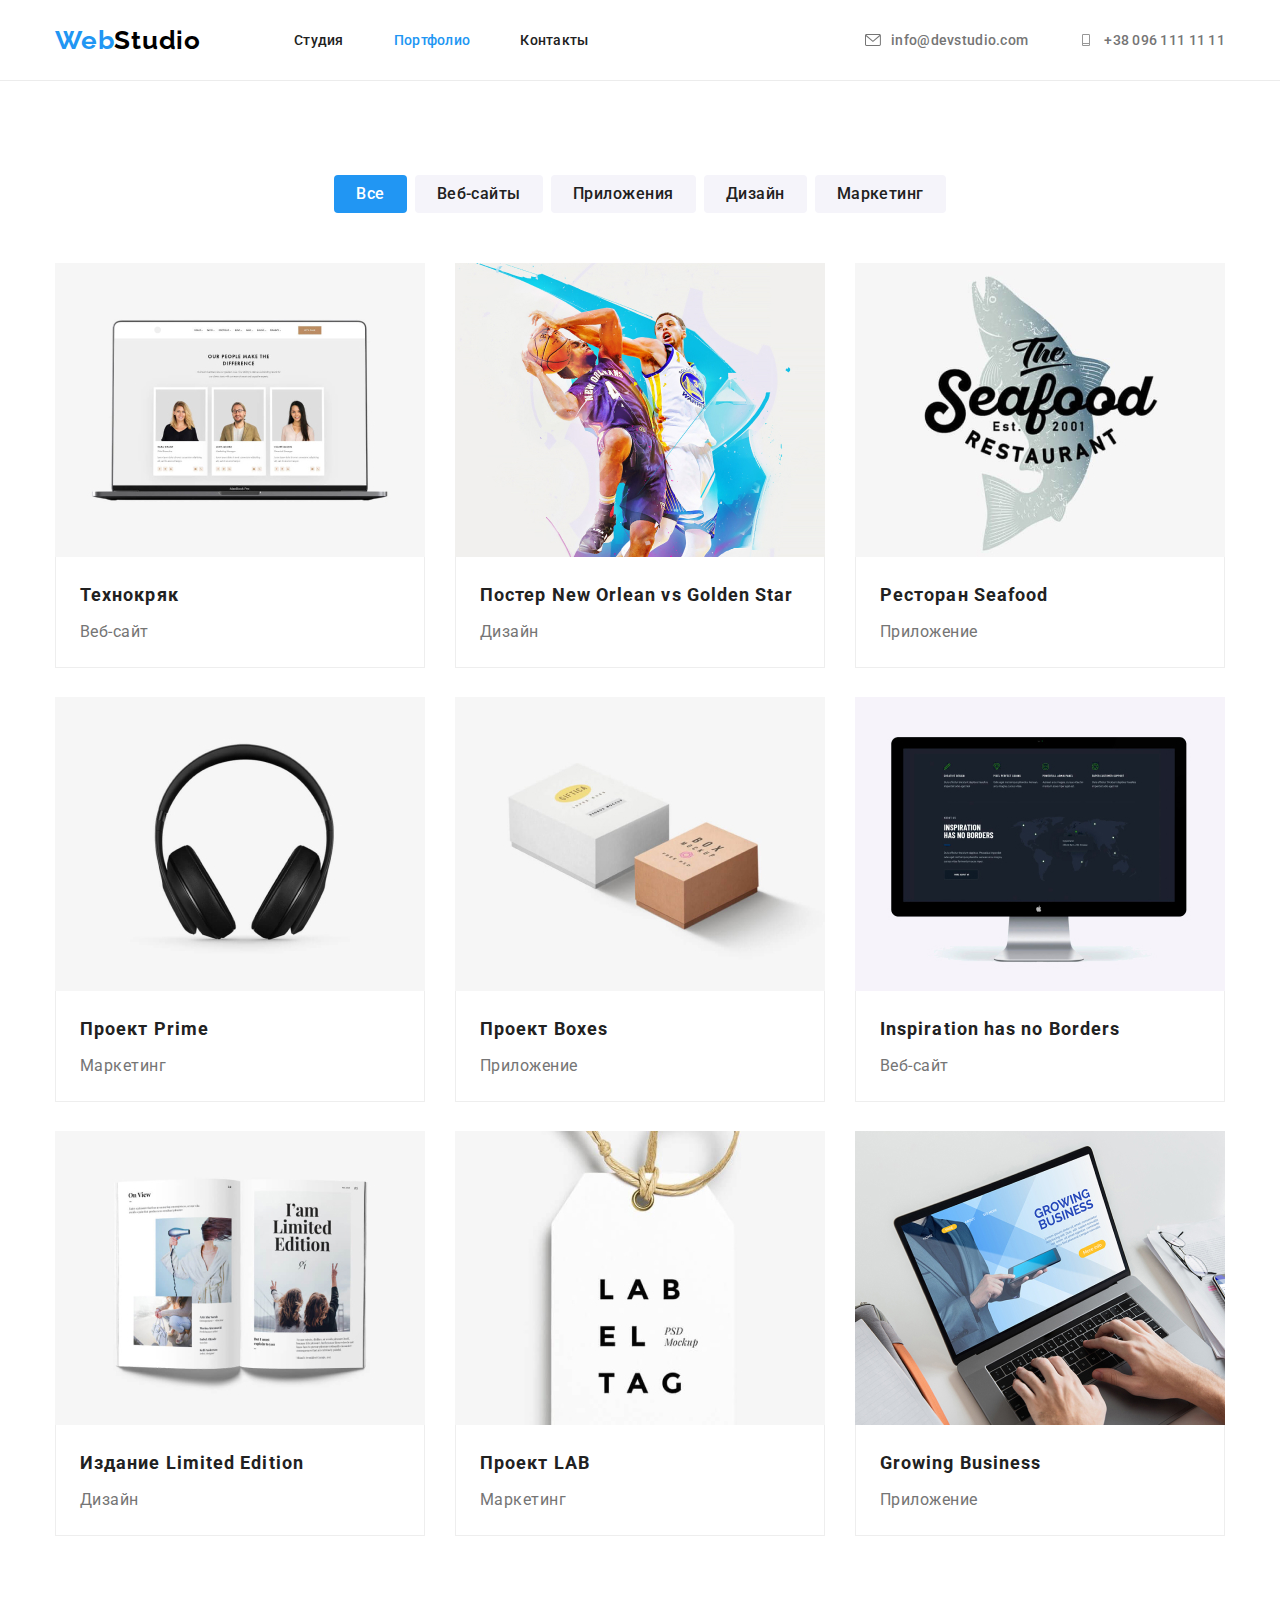
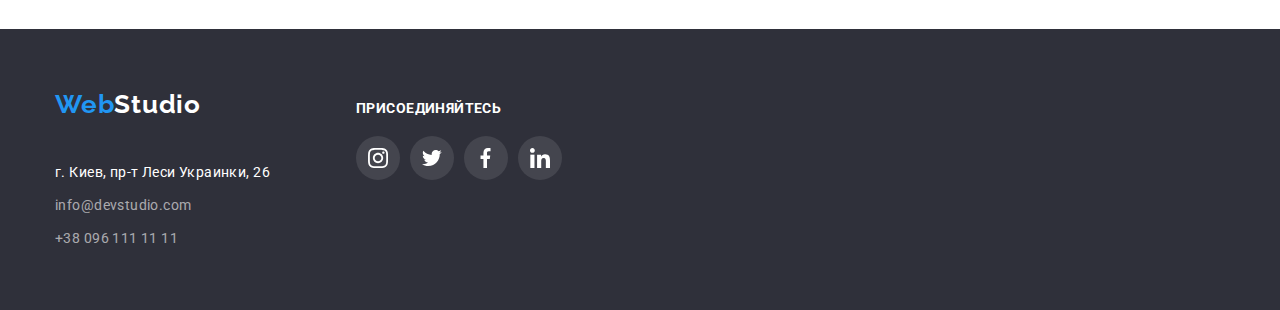
==== portfolio.html @ 3bffd1d1 "copy" ====
<!DOCTYPE html>
<html lang="ru">
<head>
    <meta charset="UTF-8">
    <meta http-equiv="X-UA-Compatible" content="IE=edge">
    <meta name="viewport" content="width=device-width, initial-scale=1.0">
    <link rel="preconnect" href="https://fonts.googleapis.com">
    <link rel="preconnect" href="https://fonts.gstatic.com" crossorigin>
    <link href="https://fonts.googleapis.com/css2?family=Raleway:wght@700&family=Roboto:wght@400;500;700;900&display=swap" rel="stylesheet">
    <link rel="stylesheet" href="modern-normalize.css">
    <link rel="stylesheet" href="style.css">
    <title>WebStudio</title>
</head>
<body>
    <!--Хэдер-->
    <header>
        <div class="container section">
            <nav class="navigation">
                <a class="webstudiolink" href="#"><span class="web-blue">Web</span><span class="studio-up">Studio</span></a>
                <ul class="navlist">
                    <li class="navlinks">
                        <a class="navlinksitem" href="index.html">Студия</a>
                    </li>
                    <li class="navlinks">
                        <a class="navlinksitem current" href="portfolio.html">Портфолио</a>
                    </li>
                    <li class="navlinks">
                        <a class="navlinksitem" href="#">Контакты</a>
                    </li>
                </ul>
            </nav>    
            <ul class="navlistcontacts">
                <li class="navlistcontact-li">
                    <a class="navlinkscont" href="mailto:info@devstudio.com">
                        <svg class="svg-cont" width="16" height="12">
                            <use href="./images/icons.svg#icon-convert"></use>
                        </svg>
                        info@devstudio.com
                    </a>
                </li>
                <li class="navlistcontact-li">
                    <a class="navlinkscont" href="tel:+380961111111">
                        <svg class="svg-cont" width="16" height="12">
                            <use href="./images/icons.svg#icon-phone"></use>
                        </svg>
                        +38 096 111 11 11
                    </a>
                </li>
            </ul>
        </div>
    </header>   
    <main>
        <section class="section5">
            <div class="container">
                    <!--Навигация по галерее-->
                <ul class="navlist portfolio">
                    <li class="filter-li">
                        <button type="button" class="navlinksitem filter current">Все</button>
                    </li>
                    <li class="filter-li">
                        <button type="button" class="navlinksitem filter">Веб-сайты</button>
                    </li>
                    <li class="filter-li">
                        <button type="button" class="navlinksitem filter">Приложения</button>
                    </li>
                    <li class="filter-li">
                        <button type="button" class="navlinksitem filter">Дизайн</button>
                    </li>
                    <li class="filter-li">
                        <button type="button" class="navlinksitem filter">Маркетинг</button>
                    </li>
                </ul>        
                <!--Портфолио-->
                <ul class="ul-gallery">
                    <li class="li-gallery">
                        <a class="gallery-items" href="#">
                            <img src="./img2/1.jpg" alt="Технокряк" width="370" height="294">
                        <div class="gallery-ph3">
                                <h3 class="gallery-h3">Технокряк</h3>
                                <p class="categories">Веб-сайт</p>
                        </div>
                        </a>
                    </li>
                    <li class="li-gallery">
                        <a class="gallery-items" href="#">
                            <img src="./img2/2New-Orlean-vs-Golden-Star.jpg" alt="New Orlean vs Golden Star" width="370" height="294">
                            <div class="gallery-ph3">
                                <h3 class="gallery-h3">Постер New Orlean vs Golden Star</h3>
                                <p class="categories">Дизайн</p>
                            </div>
                        </a>
                    </li>
                    <li class="li-gallery">
                        <a class="gallery-items" href="#">
                            <img src="./img2/3Seafood.jpg" alt="Ресторан Seafood" width="370" height="294">
                            <div class="gallery-ph3">
                                <h3 class="gallery-h3">Ресторан Seafood</h3>
                                <p class="categories">Приложение</p>
                            </div>
                        </a>
                    </li>
                    <li class="li-gallery">
                        <a class="gallery-items" href="#">
                            <img src="./img2/4Prime.jpg" alt="Проект Prime" width="370" height="294">
                            <div class="gallery-ph3">
                                <h3 class="gallery-h3">Проект Prime</h3>
                                <p class="categories">Маркетинг</p>
                            </div>
                        </a>
                    </li>
                    <li class="li-gallery">
                        <a class="gallery-items" href="#">
                            <img src="./img2/5Boxes.jpg" alt="Проект Boxes" width="370" height="294">
                        <div class="gallery-ph3">
                                <h3 class="gallery-h3">Проект Boxes</h3>
                                <p class="categories">Приложение</p>
                        </div>
                        </a>
                    </li>
                    <li class="li-gallery">
                        <a class="gallery-items" href="#">
                            <img src="./img2/6Inspiration-has-no-Borders.jpg" alt="Inspiration has no Borders" width="370" height="294">
                            <div class="gallery-ph3">
                                <h3 class="gallery-h3">Inspiration has no Borders</h3>
                                <p class="categories">Веб-сайт</p>
                            </div>
                        </a>
                    </li>
                    <li class="li-gallery">
                        <a class="gallery-items" href="#">
                            <img src="./img2/7-Limited-Edition.jpg" alt="Издание Limited Edition" width="370" height="294">
                            <div class="gallery-ph3">
                                <h3 class="gallery-h3">Издание Limited Edition</h3>
                                <p class="categories">Дизайн</p>
                            </div>
                        </a>
                    </li>
                    <li class="li-gallery">
                        <a class="gallery-items" href="#">
                            <img src="./img2/8-LAB.jpg" alt="Проект LAB" width="370" height="294">
                        <div class="gallery-ph3">
                                <h3 class="gallery-h3">Проект LAB</h3>
                                <p class="categories">Маркетинг</p>
                        </div>
                        </a>
                    </li>
                    <li class="li-gallery">
                        <a class="gallery-items" href="#">
                            <img src="./img2/9Growing-Business.jpg" alt="Growing Business" width="370" height="294">
                            <div class="gallery-ph3">
                                <h3 class="gallery-h3">Growing Business</h3>
                                <p class="categories">Приложение</p>
                            </div>
                        </a>
                    </li>
                </ul>
            </div>
        </section>
    </main>
    <!--Footer-->
    <footer class="footer">    
        <div class="container">
            <div class="footer-contacts">
                <a class="webstudiolink" href="#"><span class="web-blue">Web</span><span class="studio-down">Studio</span></a>   
                <address class="footer-adress">
                    <a class="footer-map" href="#">г. Киев, пр-т Леси Украинки, 26</a>
                    <a class="footer-mail" href="mailto:info@devstudio.com">info@devstudio.com</a>
                    <a class="footer-tel" href="tel:+380961111111">+38 096 111 11 11</a>
                </address>  
            </div>
            <div class="social-footer">
                <p class="social-footer-p">
                    присоединяйтесь
                </p>
                <ul class="social-list">
                    <li class="social-list-item">
                        <a href="" class="social-list-link">
                            <svg class="social-list-icon" width="20" height="20">
                                <use href="./images/icons.svg#icon-insta"></use>
                            </svg>
                        </a>
                    </li>
                    <li class="social-list-item">
                        <a href="" class="social-list-link">
                            <svg class="social-list-icon" width="20" height="20">
                                <use href="./images/icons.svg#icon-twitter"></use>
                            </svg>
                        </a>
                    </li>
                    <li class="social-list-item">
                        <a href="" class="social-list-link">
                            <svg class="social-list-icon" width="20" height="20">
                                <use href="./images/icons.svg#icon-facebk"></use>
                            </svg>
                        </a>
                    </li>
                    <li class="social-list-item">
                        <a href="" class="social-list-link">
                            <svg class="social-list-icon" width="20" height="20">
                                <use href="./images/icons.svg#icon-linkedin"></use>
                            </svg>
                        </a>
                    </li>
                </ul>
            </div>
        </div>
     </footer> 
</body>
</html>
---- style.css ----
*{
    text-decoration: none;
    list-style-type: none;  
}
:root{
    --hover-color:#2196F3;
    --icon-color:#AFB1B8;
    --text-description-color:#757575;
    --white-fill: #ffffff;
    --white-text:#ffffff;
}
h1,h2,h3,h4,h5,p{
    margin-top: 0;
    margin-bottom: 0;
}
ol,ul{
    margin-top: 0;
    margin-bottom: 0;
    padding-left: 0;
}
img{
    display: block;
}
body{
    font-family: 'Roboto';
}
main{
}
.container{
    width: 1200px;
    margin-left: auto;
    margin-right: auto;
    padding-left: 15px;
    padding-right: 15px;
}


                                /* Хедер */

header{
    border-bottom:1px solid #ECECEC;
}
.section{
    display: flex;
    justify-content: space-between;
    align-items: center;
}
.nav-container{
    display: flex;
    align-items: center;
}
.navigation{
    display: flex;
    justify-content: start;
    align-items: center;
}
.navlist{
    margin-left: 93px;
}
.navlinks{
    
}
.navlinks:nth-last-child(n+2){
    margin-right: 50px;
}
.navlinksitem{
    display: block;
    padding-top: 32px;
    padding-bottom: 32px;
}
ul.navlist li{
    display: inline;
}
.web-blue{
    color: var(--hover-color);
}
.navlistcontacts{
    display: flex;
}
.navlinkscont{
    padding: 32px 0;
    color: var(--text-description-color);
    font-style: normal;
    font-weight: 500;
    font-size: 14px;
    line-height: 16px;
    letter-spacing: 0.02em;
    fill: var(--text-description-color);
}
.navlinkscont:hover,
.navlinkscont:focus{
   /* fill:#2196F3; */
   color: var(--hover-color);
   fill: var(--hover-color);
}
.svg-cont{
    margin-right: 10px;
}
.navlistcontact-li:nth-last-child(2n){
    margin-right: 50px;
}

                            /* Hero */

.section1{
    /* background-color: #2F303A; */
    background-image: linear-gradient(rgba(47, 48, 58, 0.4),rgba(47, 48, 58, 0.4)), url("./img/hero/hero-bg.jpg");
    background-size: cover;
    padding: 200px 0;
    width: 1600px;
    margin: auto;
}

.section1-1{
    display: flex;
    flex-direction: column;
    align-items: center;
    margin: 200px auto;
}
.section1-container{
    display: flex;
    flex-direction: column;
    align-items: center;
    padding: 200px 0;
}
.order-btn{
    display: block;
    margin-top: 30px;
    cursor: pointer;
    width: 200px;
    height: 50px;
    font-weight: 700;
    font-size: 16px;
    line-height: 30px;
    text-align: center;
    letter-spacing: 0.06em;
    color: var(--white-text);
    background-color: var(--hover-color);
    border-radius: 4px;
    margin-left: auto;
    margin-right: auto;
    box-shadow: 0px 4px 4px rgba(0, 0, 0, 0.15);
}

.order-btn:hover,
.order-btn:focus{
    background-color: #188CE8;
}
h1{ 
    width: 696px;
    margin: auto;
    font-weight: 900;
    font-size: 44px;
    line-height: 60px;
    text-align: center;
    letter-spacing: 0.06em;
    text-transform: uppercase;
    color: var(--white-text);
}
.webstudiolink{
    font-family: 'Raleway';
    font-weight: 700;
    font-size: 26px;
    line-height: 31px;
    letter-spacing: 0.03em;
}

.studio-up{
    color: black;
}
.studio-down{
    color: var(--white-text);
}
.navigation{
    font-style: normal;
    font-weight: 500;
    font-size: 14px;
    line-height: 16px;
    letter-spacing: 0.02em;
    color: #212121;
}

.navlinksitem:hover,
.navlinksitem:focus{
    color: var(--hover-color);
}
.navlinksitem.current{
    color:var(--hover-color);
}
.navlinksitem{
    color: #212121;
}
.navlistcontacts{
    
}
.navlinkscont{
    display: flex;
    align-items: center;
}

/*section 2*/
.section2{
    padding-top: 94px;
}
.ul-section2{
    display: flex;
    padding: 0;
   
    margin-left: auto;
    margin-right: auto;
} 
.li-section2{
    width: 270px;
}
.section2-rectangle-icon{
    display: flex;
    width: 270px;
    height: 120px;
    margin-bottom: 30px;
    background-color: #F5F4FA;
}
.section2-icons{
    display: block;
    margin: auto;
}
.li-section2:not(:nth-child(4n)){
    margin-right: 30px;
}
.description-section2-h3{
    font-weight: 700;
    font-size: 14px;
    line-height: 16px;
    letter-spacing: 0.03em;
    text-transform: uppercase;
    color: #212121;
    margin-bottom: 10px;
}
.description-section2-p{
    font-weight: 400;
    font-size: 14px;
    line-height: 24px;
    letter-spacing: 0.03em;
    color: var(--text-description-color);
    
} 
/*section 3*/

.section3{
    padding-bottom: 94px;
    padding-top: 94px;
}
.section3-h2{
    font-weight: 700;
    font-size: 36px;
    line-height: 42px;
    text-align: center;
    letter-spacing: 0.03em;
    color: #212121;
    margin-bottom: 50px;
} 
.ul-section3{
    display:flex;
    flex-wrap: wrap;
}

.li-img:not(:nth-child(3n)){
    margin-right: 30px;
}
.li-img:not(:nth-last-child(-n+3)){
    margin-bottom: 30px;
}
/*section 4*/

.section4{
    background-color: #F5F4FA;
}
.section4{
    padding-top: 94px;
    padding-bottom: 80px;
}
.ul-section4{
    display: flex;
    flex-wrap: wrap;
}
.social-list{
    display: flex;
    justify-content: center;
    margin: auto;
    margin-top: 16px;
}
.social-list-link{
    display: flex;
    align-items: center;
    justify-content: center;
    width: 44px;
    height: 44px;
    background-color: rgb(255, 255, 255);
    border-radius: 50%;
}
.social-list-item:not(:nth-child(4n)){
    margin-right:10px;
}
.social-list-icon{
    fill: var(--icon-color);
}
.social-list-link:hover,
.social-list-link:focus{
    background-color: var(--hover-color);
}
.social-list-link:hover .social-list-icon,
.social-list-link:focus .social-list-icon{
    fill:var(--white-fill);
}
.section4-h2{
    font-weight: 700;
    font-size: 36px;
    line-height: 42px;
    text-align: center;
    letter-spacing: 0.03em;
    color: #212121;
    margin-bottom: 50px;
}
.li-section4{
    width: 270px;
    background-color: #fff;
    box-shadow: 0px 1px 3px rgba(0, 0, 0, 0.12), 0px 1px 1px rgba(0, 0, 0, 0.14), 0px 2px 1px rgba(0, 0, 0, 0.2);
    border-radius: 0px 0px 4px 4px;
}
.li-section4:not(:nth-child(4n)){
    margin-right: 30px;
}
.section4-h3{
    display: block;
    font-weight: 500;
    font-size: 16px;
    line-height: 19px;
    text-align: center;
    letter-spacing: 0.03em;
    color: #212121;
    margin: auto;
    word-wrap: break-word;
}
.section4-position{
    font-weight: 400;
    font-size: 16px;
    line-height: 19px;
    text-align: center;
    letter-spacing: 0.03em;
    color: var(--text-description-color);
    margin-top: 10px;
}
.li-h3p{
    padding: 30px 0;
}
                            /* setion4-5 */

.section4-5{
    padding: 94px 0px 94px 0px;
}
h2{
    font-family: 'Roboto';
    font-style: normal;
    font-weight: 700;
    font-size: 36px;
    line-height: 42px;
    text-align: center;
    letter-spacing: 0.03em;
}
.clients{
    margin-bottom: 50px;
}
.ul-section4-5{
    display: flex;
    justify-content: center;
}
.li-section4-5{
    
}
.li-section4-5:not(:nth-last-child(1)){
    margin-right: 30px;
}
.box-clients{
    display: flex;
    box-sizing: border-box;
    width: 170px;
    height: 92px;
    border: 1px solid var(--icon-color);
    border-radius: 4px;
}
.svg-section4-5{
    fill: var(--icon-color);
    margin: auto;
}
.box-clients:hover,
.box-clients:focus{
    border-color: var(--hover-color);
}
.box-clients:hover .svg-section4-5,
.box-clients:focus .svg-section4-5{
    fill: var(--hover-color);
}
                            /*footer*/
.footer{
    background-color: #2F303A;
    padding: 60px 0;
}
.footer>.container{
    display: flex;
    justify-content: flex-start;
    align-items: baseline;
}
.footer-contacts{
    display: flex;
    flex-direction: column;
}
.footer-adress{
    display: flex;
    flex-direction: column;
    font-weight: 400;
    font-size: 14px;
    font-style: normal;
    line-height: 24px;
    letter-spacing: 0.03em;
    color: var(--white-text);
}
.footer-map{
    display: block;
    width: 231px;
    margin-bottom: 9px;
    margin-top: 20px;
    color: var(--white-text);
}
.footer-mail{
    display: block;
    font-weight: 400;
    font-size: 14px;
    line-height: 24px;
    letter-spacing: 0.03em;
    color: rgba(255, 255, 255, 0.6);
    margin-bottom: 9px;
}
.footer-tel{
    display: block;
    font-weight: 400;
    font-size: 14px;
    line-height: 24px;
    letter-spacing: 0.03em;
    color: rgba(255, 255, 255, 0.6);
}
.footer-map:hover,
.footer-map:focus{
    color: var(--hover-color);
}
.footer-tel:hover,
.footer-tel:focus{
    color: var(--hover-color);
} 
.footer-mail:hover,
.footer-mail:focus{
    color:var(--hover-color);
} 
footer .webstudiolink{
    margin-bottom: 20px;
}
.address-footer{
    padding-bottom: 9px;
}
.mail-footer{
    padding-bottom: 9px;
}
.tel-footer{
    padding-bottom: 60px;
}
.social-footer-p{
    font-weight: 700;
    font-size: 14px;
    line-height: 16px;
    letter-spacing: 0.03em;
    text-transform: uppercase;
    color: var(--white-text);
}
.footer .social-list{
    margin-top: 20px;
    align-items: baseline;
}
.footer .social-list-icon{
    fill:var(--white-fill);
}
.footer .social-list-link{
    background: rgba(255, 255, 255, 0.1);
}
.footer .social-list-link:hover,
.footer .social-list-link:focus{
    background-color:var(--hover-color);
}
.footer .social-list-icon,
.footer .social-list-icon{
    fill: var(--white-fill);
}
.container>.section-footer{
    display: flex;
    align-items: baseline;
}
.social-footer{
    margin-left: 70px;
}
                             /*Портфолио*/ 

                            /*Фильтр*/

.section5{
    padding: 94px 0px 94px 0px;
}
.navlist{
    display: flex;
    justify-content: center;  
}
.filter{
    cursor: pointer;
    font-weight: 500;
    font-size: 16px;
    line-height: 26px;   
    text-align: center;
    letter-spacing: 0.03em;
    color: #212121;
    border: none;
    
    padding: 6px 22px;
    background-color: #F5F4FA;
    border-radius: 4px;
}
.filter:hover,
.filter:focus{
    box-shadow: 0px 3px 1px rgba(0, 0, 0, 0.1), 0px 1px 2px rgba(0, 0, 0, 0.08), 0px 2px 2px rgba(0, 0, 0, 0.12);
    border-radius: 4px;

}
.filter-li:not(:nth-last-child(1)){
    margin-right: 8px;
}
.portfolio{
    margin:0px 0px 50px 0px;
}
.filter:hover,
.filter:focus {
    background-color: var(--hover-color);
    color: #F5F4FA;
}
.filter.current{
    background-color:var(--hover-color);
    color:var(--white-text);
}

                                /*Галерея*/
.gallery-items{
    width: 370px;
    height: 404px;
    background-color: #fff;
    display: flex;
    flex-direction: column;
    /* border: 1px solid #EEEEEE; */
}
.gallery-ph3{
    padding: 20px 24px 20px 24px;
    border-left: 1px solid #EEEEEE;
    border-right: 1px solid #EEEEEE;
    border-bottom: 1px solid #EEEEEE;
}
.gallery-h3{
    font-weight: 700;
    font-size: 18px;
    line-height: 36px;
    letter-spacing: 0.06em;
    color: #212121;
    display: block;
    margin-bottom: 4px;
}
.categories{
    font-weight: 400;
    font-size: 16px;
    line-height: 30px;
    letter-spacing: 0.03em;
    color: var(--text-description-color);
    display: block;
    /* padding:4px 24px 20px 24px; */
}
.ul-gallery{
    display: flex;
    flex-wrap: wrap;
}
.gallery-items:hover,
.gallery-items:focus{
    box-shadow: 0px 1px 1px rgba(0, 0, 0, 0.12), 0px 4px 4px rgba(0, 0, 0, 0.06), 1px 4px 6px rgba(0, 0, 0, 0.16);
}
.li-gallery:not(:nth-last-child(-n+3)){
    margin-bottom: 30px;
}
.li-gallery:not(:nth-child(3n)){
    margin-right: 30px;
}
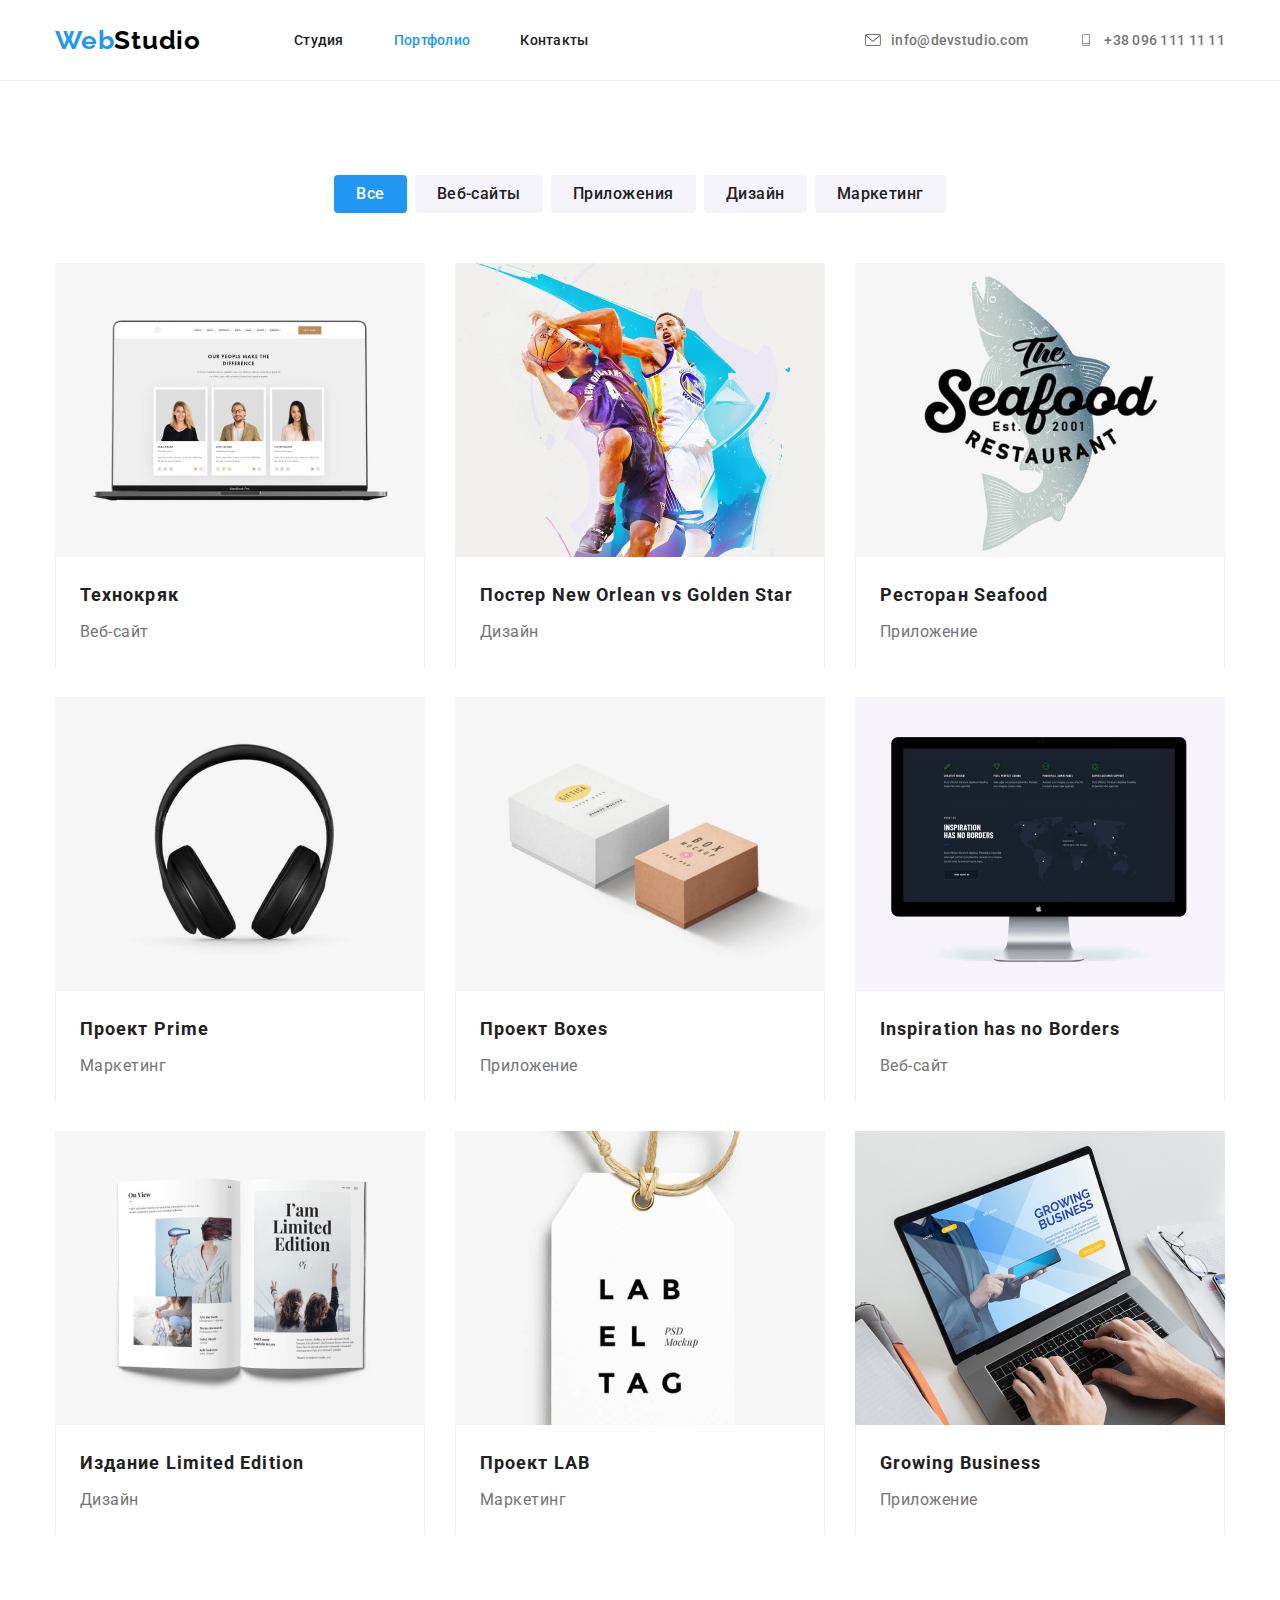
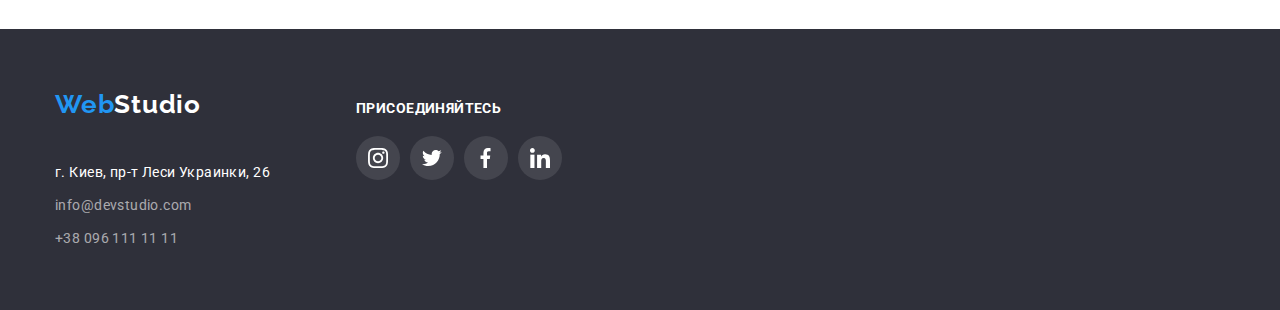
==== commit 2a666006: "123" ====
--- a/portfolio.html
+++ b/portfolio.html
@@ -75,10 +75,16 @@
                     <li class="li-gallery">
                         <a class="gallery-items" href="#">
                             <img src="./img2/1.jpg" alt="Технокряк" width="370" height="294">
-                        <div class="gallery-ph3">
-                                <h3 class="gallery-h3">Технокряк</h3>
-                                <p class="categories">Веб-сайт</p>
-                        </div>
+                            <div class="bg-overlay" width="370" height="294">
+                                <p class="overlay">Ресурс предлагает комплексные предложения с разным уровнем 
+                                    функционала и сервисов.Все это позволит посетителю получить 
+                                    исчерпывающие сведения о компании или частном лице.
+                                </p>
+                            </div>
+                            <div class="gallery-ph3">
+                                    <h3 class="gallery-h3">Технокряк</h3>
+                                    <p class="categories">Веб-сайт</p>
+                            </div>
                         </a>
                     </li>
                     <li class="li-gallery">
--- a/style.css
+++ b/style.css
@@ -8,6 +8,7 @@
     --text-description-color:#757575;
     --white-fill: #ffffff;
     --white-text:#ffffff;
+    --dark-text:#000000;
 }
 h1,h2,h3,h4,h5,p{
     margin-top: 0;
@@ -56,9 +57,10 @@
 }
 .navlist{
     margin-left: 93px;
+    
 }
 .navlinks{
-    
+    position: relative;
 }
 .navlinks:nth-last-child(n+2){
     margin-right: 50px;
@@ -67,6 +69,20 @@
     display: block;
     padding-top: 32px;
     padding-bottom: 32px;
+    transition: color 250ms cubic-bezier(0.4, 0, 0.2, 1);
+    /* transition: background-color 250ms cubic-bezier(0.4, 0, 0.2, 1); */
+
+}
+.navlinks>.navlinksitem:hover:after{
+    position: absolute;
+    content: '';
+    width: 100%;
+    height: 4px;
+    display: block;
+    margin: 28px 0px 0px 0px;
+    border-radius: 2px;
+    background-color:#2196F3;
+    
 }
 ul.navlist li{
     display: inline;
@@ -86,6 +102,7 @@
     line-height: 16px;
     letter-spacing: 0.02em;
     fill: var(--text-description-color);
+    transition: color 250ms cubic-bezier(0.4, 0, 0.2, 1);
 }
 .navlinkscont:hover,
 .navlinkscont:focus{
@@ -140,6 +157,7 @@
     margin-left: auto;
     margin-right: auto;
     box-shadow: 0px 4px 4px rgba(0, 0, 0, 0.15);
+    transition: background-color 250ms cubic-bezier(0.4, 0, 0.2, 1);
 }
 
 .order-btn:hover,
@@ -296,12 +314,17 @@
     height: 44px;
     background-color: rgb(255, 255, 255);
     border-radius: 50%;
+    transition: background-color 250ms cubic-bezier(0.4, 0, 0.2, 1);
+
 }
 .social-list-item:not(:nth-child(4n)){
     margin-right:10px;
 }
 .social-list-icon{
     fill: var(--icon-color);
+    transition: fill 250ms cubic-bezier(0.4, 0, 0.2, 1);
+
+
 }
 .social-list-link:hover,
 .social-list-link:focus{
@@ -385,11 +408,12 @@
     width: 170px;
     height: 92px;
     border: 1px solid var(--icon-color);
-    border-radius: 4px;
+    border-radius: 4px;   
 }
 .svg-section4-5{
     fill: var(--icon-color);
     margin: auto;
+    transition: fill 250ms cubic-bezier(0.4, 0, 0.2, 1);
 }
 .box-clients:hover,
 .box-clients:focus{
@@ -429,6 +453,8 @@
     margin-bottom: 9px;
     margin-top: 20px;
     color: var(--white-text);
+    transition: color 250ms cubic-bezier(0.4, 0, 0.2, 1);
+
 }
 .footer-mail{
     display: block;
@@ -438,6 +464,8 @@
     letter-spacing: 0.03em;
     color: rgba(255, 255, 255, 0.6);
     margin-bottom: 9px;
+    transition: color 250ms cubic-bezier(0.4, 0, 0.2, 1);
+
 }
 .footer-tel{
     display: block;
@@ -446,6 +474,8 @@
     line-height: 24px;
     letter-spacing: 0.03em;
     color: rgba(255, 255, 255, 0.6);
+    transition: color 250ms cubic-bezier(0.4, 0, 0.2, 1);
+
 }
 .footer-map:hover,
 .footer-map:focus{
@@ -528,6 +558,7 @@
     padding: 6px 22px;
     background-color: #F5F4FA;
     border-radius: 4px;
+    
 }
 .filter:hover,
 .filter:focus{
@@ -553,12 +584,16 @@
 
                                 /*Галерея*/
 .gallery-items{
+    position: relative;
+    overflow: hidden;
+    display: block;
     width: 370px;
     height: 404px;
     background-color: #fff;
     display: flex;
     flex-direction: column;
     /* border: 1px solid #EEEEEE; */
+    transition: box-shadow 250ms cubic-bezier(0.4, 0, 0.2, 1);
 }
 .gallery-ph3{
     padding: 20px 24px 20px 24px;
@@ -587,6 +622,7 @@
 .ul-gallery{
     display: flex;
     flex-wrap: wrap;
+
 }
 .gallery-items:hover,
 .gallery-items:focus{
@@ -598,3 +634,87 @@
 .li-gallery:not(:nth-child(3n)){
     margin-right: 30px;
 }
+
+.bg-overlay{
+    
+    position: absolute;
+    visibility: hidden;
+    width: 370px;
+    height: 294px;
+    display: flex;
+    align-items: center;
+    justify-content: center;
+    background: rgba(33, 150, 243, 0.9);
+    /* opacity: 0; */
+    transform: translateY(100%);
+    transition: transform 250ms cubic-bezier(0.4, 0, 0.2, 1);
+}
+.overlay{
+    width: 322px;
+    height: 168px;
+    left: 0px;
+    top: 0px;
+    font-weight: 400;
+    font-size: 18px;
+    line-height: 28px;
+    letter-spacing: 0.03em;
+    color: #FFFFFF;
+    text-align:start;
+    overflow: auto;
+}
+.gallery-items:hover .bg-overlay{
+    visibility: visible;
+    transform: translateY(0);
+    transition: transform 2250ms cubic-bezier(0.4, 0, 0.2, 1);
+}
+
+
+                                    /* Backdrop */
+.backdrop{
+    position: fixed;
+    top: 0;
+    left: 0;
+    /* bottom: 0;
+    right: 0; */
+    width: 100vw;
+    height: 100vh;
+    background: rgba(0, 0, 0, 0.2);
+    transition: opacity 250ms cubic-bezier(0.4, 0, 0.2, 1), visibility 250ms cubic-bezier(0.4, 0, 0.2, 1);
+}
+.modal{
+    position: absolute;
+    top:50%;
+    left: 50%;
+    transform:translate(-50%,-50%);
+    width: 528px;
+    height: 581px;
+    background-color: #ffffff;
+    box-shadow: 0px 1px 3px rgba(0, 0, 0, 0.12), 0px 1px 1px rgba(0, 0, 0, 0.14), 0px 2px 1px rgba(0, 0, 0, 0.2);
+    border-radius: 4px;
+}
+.modal-close-btn{
+    position: absolute;
+    display: flex;
+    align-items: center;
+    justify-content: center;
+    width: 30px;
+    height: 30px;
+    border: 1px solid var(--dark-text);
+    border-radius: 50%;
+    background-color: transparent;
+    cursor: pointer;
+    padding: 0;
+    top: 0;
+    right: 0;
+    margin-right: 8px;
+    margin-top: 8px;
+    
+}
+.modal-close-btn-icon{
+   
+}
+.backdrop.is-hidden{
+    opacity: 0;
+    visibility: hidden;
+    pointer-events: none;
+}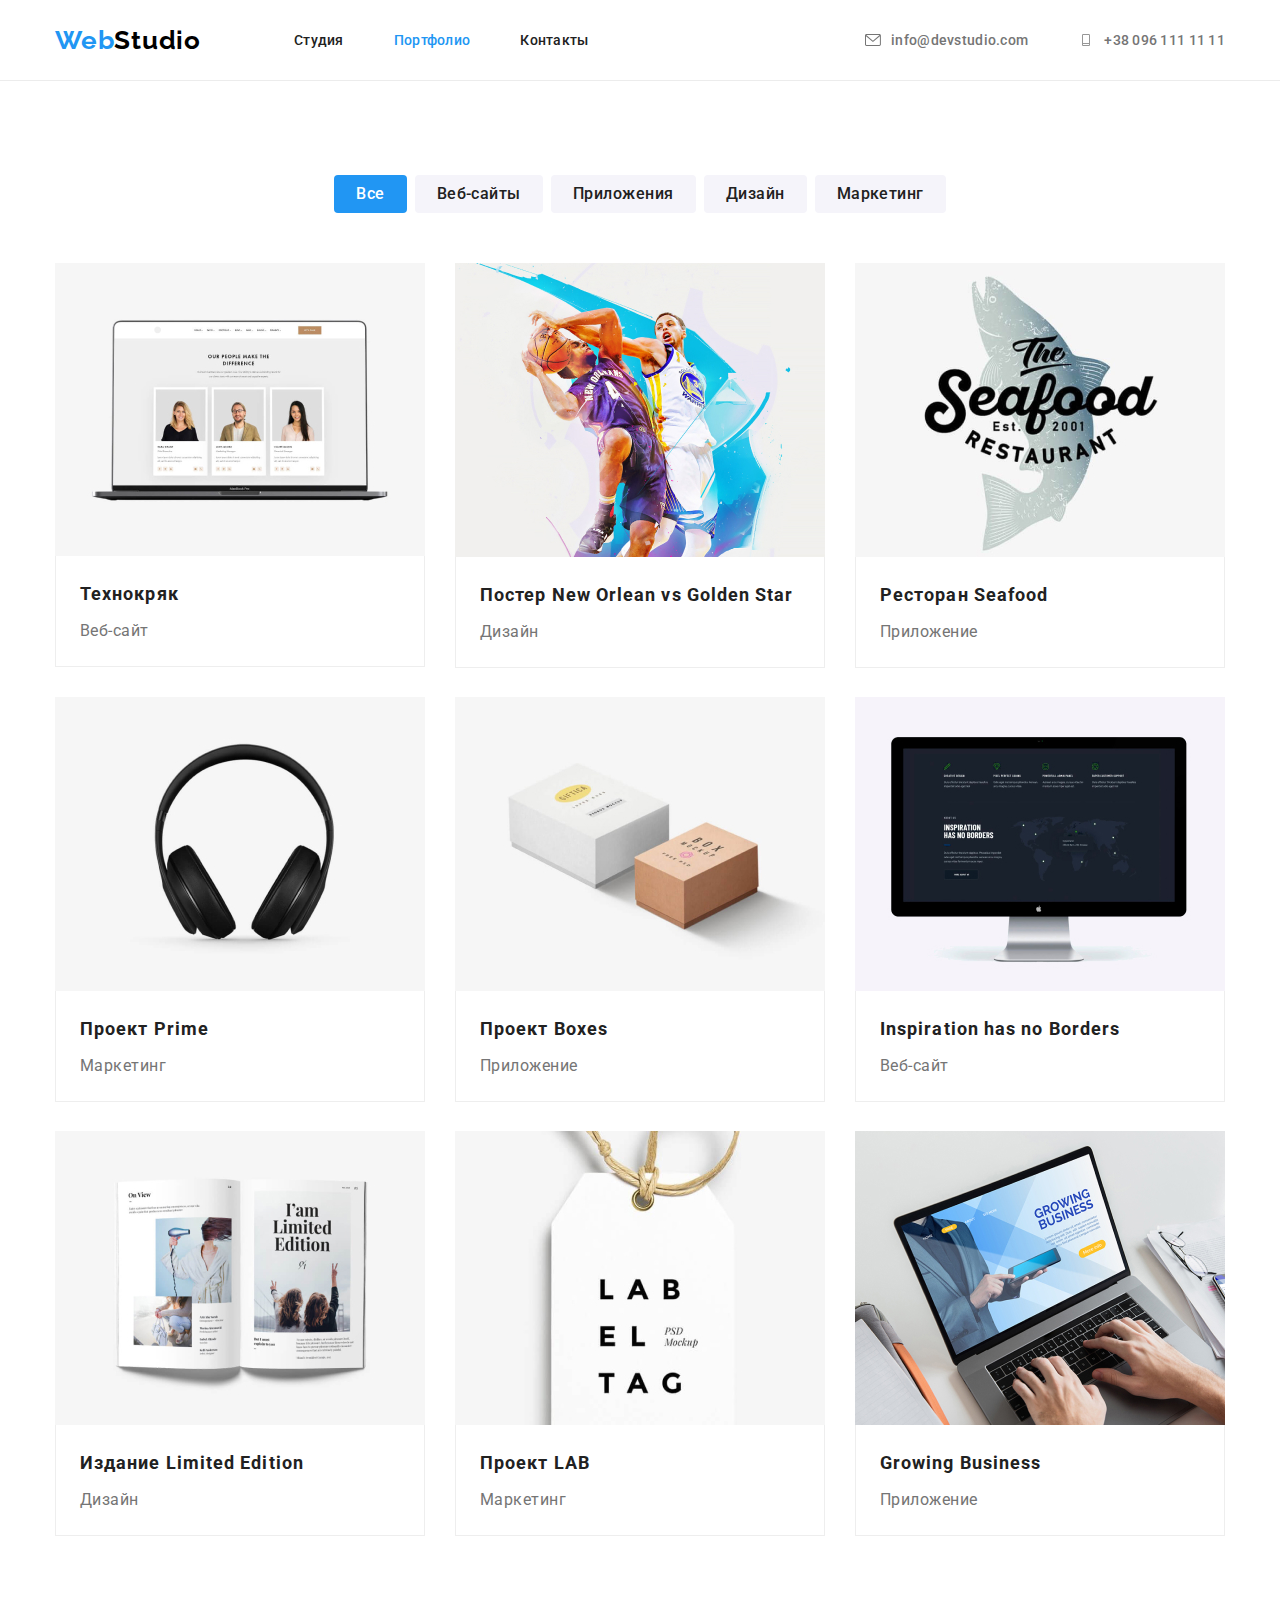
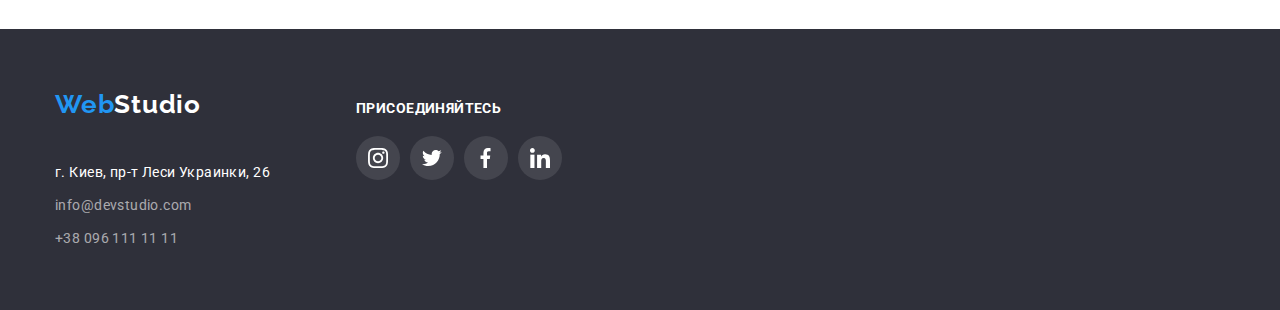
==== commit fecd1108: "работает" ====
--- a/portfolio.html
+++ b/portfolio.html
@@ -74,12 +74,14 @@
                 <ul class="ul-gallery">
                     <li class="li-gallery">
                         <a class="gallery-items" href="#">
-                            <img src="./img2/1.jpg" alt="Технокряк" width="370" height="294">
-                            <div class="bg-overlay" width="370" height="294">
-                                <p class="overlay">Ресурс предлагает комплексные предложения с разным уровнем 
-                                    функционала и сервисов.Все это позволит посетителю получить 
-                                    исчерпывающие сведения о компании или частном лице.
-                                </p>
+                            <div class="gallery-items-0">
+                                <img src="./img2/1.jpg" alt="Технокряк" class="img-overlay" width="370" height="294">
+                                <div class="bg-overlay" width="370" height="294">
+                                    <p class="overlay">Ресурс предлагает комплексные предложения с разным уровнем 
+                                        функционала и сервисов.Все это позволит посетителю получить 
+                                        исчерпывающие сведения о компании или частном лице.
+                                    </p>
+                                </div>
                             </div>
                             <div class="gallery-ph3">
                                     <h3 class="gallery-h3">Технокряк</h3>
--- a/style.css
+++ b/style.css
@@ -584,9 +584,6 @@
 
                                 /*Галерея*/
 .gallery-items{
-    position: relative;
-    overflow: hidden;
-    display: block;
     width: 370px;
     height: 404px;
     background-color: #fff;
@@ -634,13 +631,17 @@
 .li-gallery:not(:nth-child(3n)){
     margin-right: 30px;
 }
-
-.bg-overlay{
-    
+.gallery-items-0{
+    position: relative;
+    overflow: hidden;
+}
+.bg-overlay{  
     position: absolute;
-    visibility: hidden;
-    width: 370px;
-    height: 294px;
+    
+    width: 100%;
+    height: 100%;
+    top: 0;
+    left: 0;
     display: flex;
     align-items: center;
     justify-content: center;
@@ -652,8 +653,6 @@
 .overlay{
     width: 322px;
     height: 168px;
-    left: 0px;
-    top: 0px;
     font-weight: 400;
     font-size: 18px;
     line-height: 28px;
@@ -663,9 +662,7 @@
     overflow: auto;
 }
 .gallery-items:hover .bg-overlay{
-    visibility: visible;
     transform: translateY(0);
-    transition: transform 2250ms cubic-bezier(0.4, 0, 0.2, 1);
 }
 
 
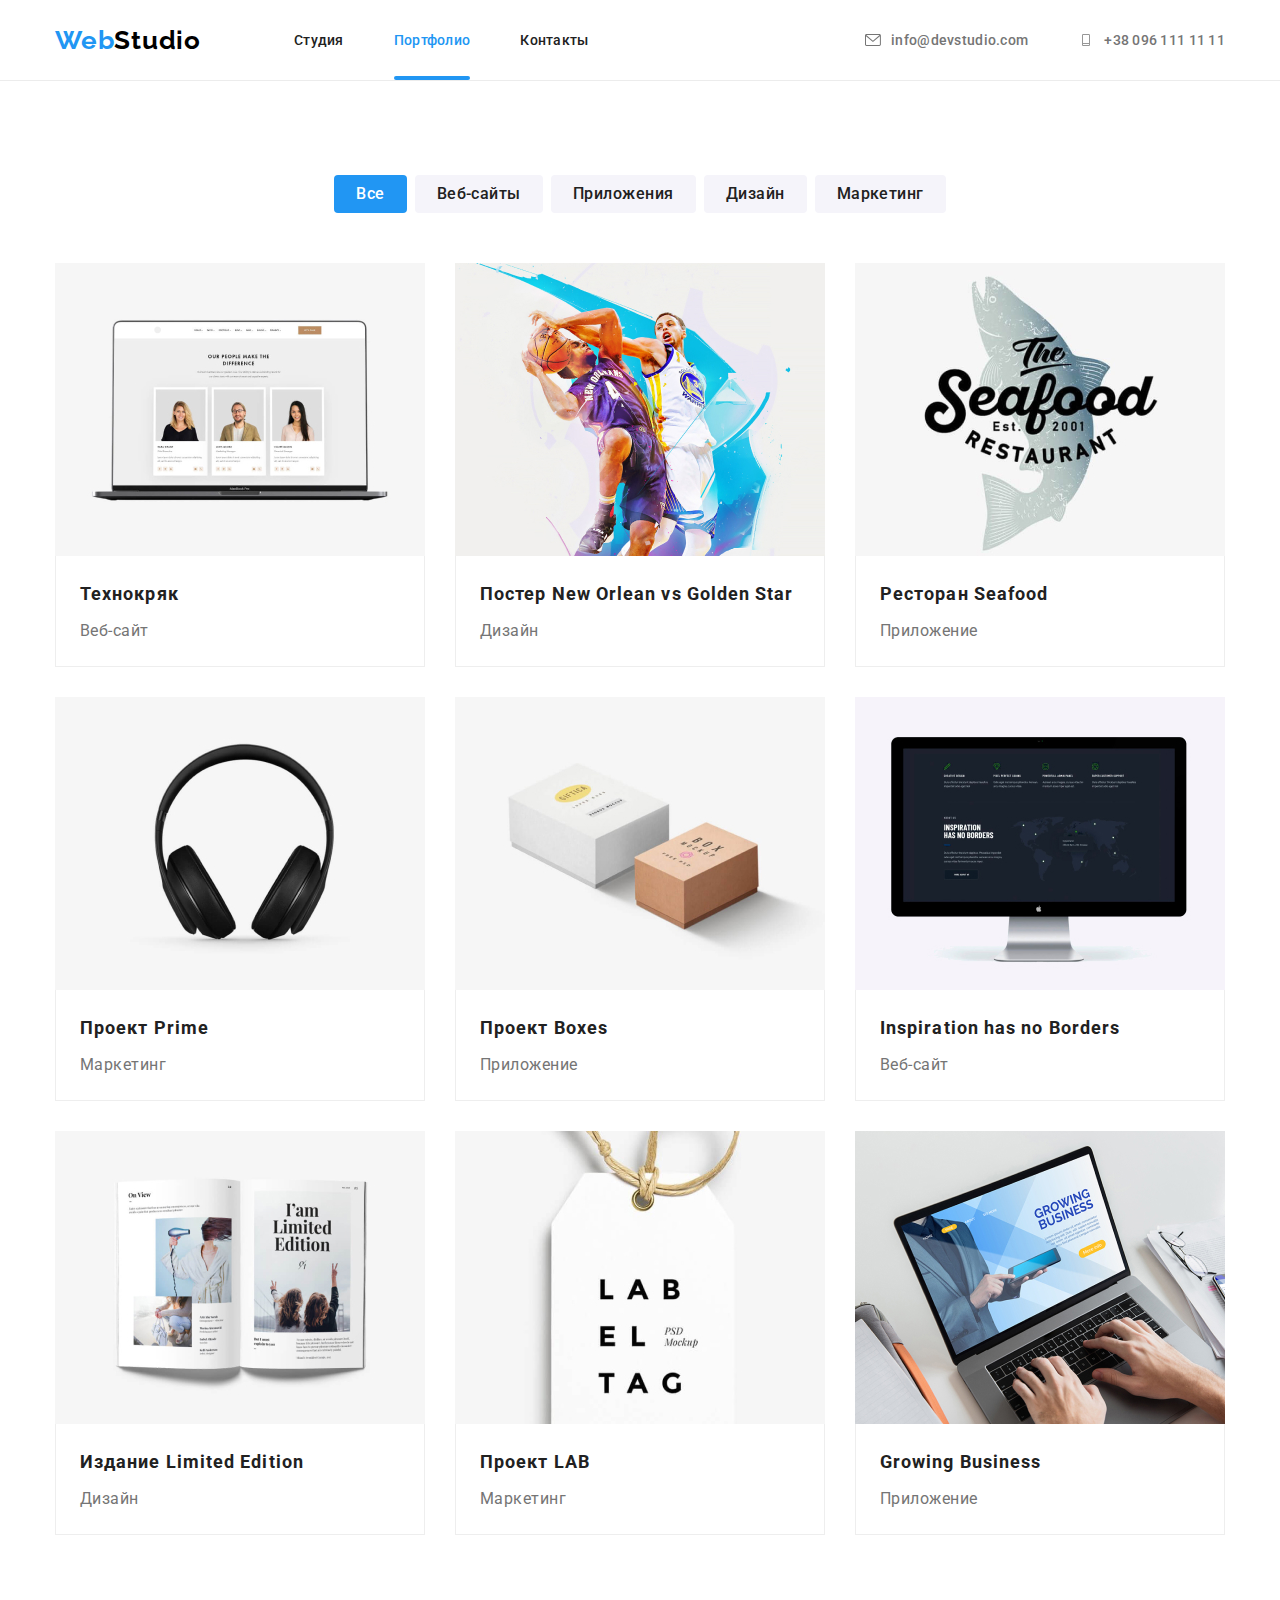
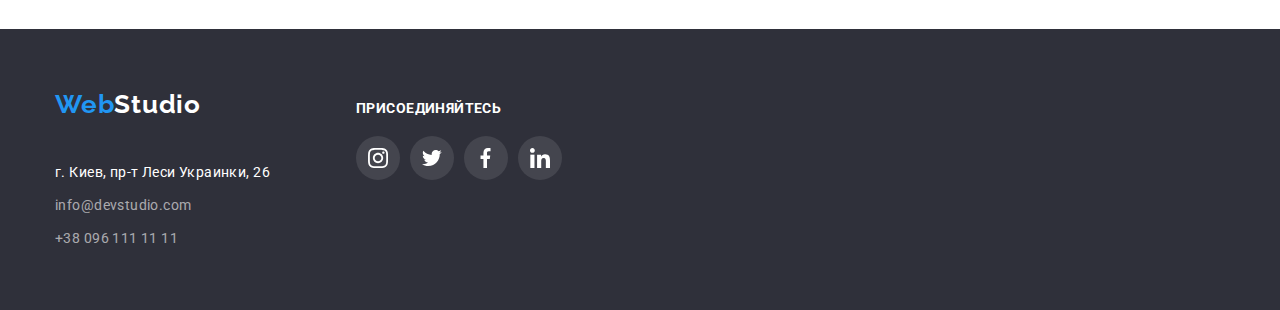
==== commit c85eba56: "123" ====
--- a/portfolio.html
+++ b/portfolio.html
@@ -91,7 +91,15 @@
                     </li>
                     <li class="li-gallery">
                         <a class="gallery-items" href="#">
-                            <img src="./img2/2New-Orlean-vs-Golden-Star.jpg" alt="New Orlean vs Golden Star" width="370" height="294">
+                            <div class="gallery-items-0">
+                                <img src="./img2/2New-Orlean-vs-Golden-Star.jpg" alt="New Orlean vs Golden Star" width="370" height="294">
+                                <div class="bg-overlay" width="370" height="294">
+                                    <p class="overlay">Ресурс предлагает комплексные предложения с разным уровнем 
+                                        функционала и сервисов.Все это позволит посетителю получить 
+                                        исчерпывающие сведения о компании или частном лице.
+                                    </p>
+                                </div>
+                            </div>
                             <div class="gallery-ph3">
                                 <h3 class="gallery-h3">Постер New Orlean vs Golden Star</h3>
                                 <p class="categories">Дизайн</p>
@@ -100,7 +108,15 @@
                     </li>
                     <li class="li-gallery">
                         <a class="gallery-items" href="#">
-                            <img src="./img2/3Seafood.jpg" alt="Ресторан Seafood" width="370" height="294">
+                            <div class="gallery-items-0">
+                                <img src="./img2/3Seafood.jpg" alt="Ресторан Seafood" width="370" height="294">
+                                <div class="bg-overlay" width="370" height="294">
+                                    <p class="overlay">Ресурс предлагает комплексные предложения с разным уровнем 
+                                        функционала и сервисов.Все это позволит посетителю получить 
+                                        исчерпывающие сведения о компании или частном лице.
+                                    </p>
+                                </div>
+                            </div>
                             <div class="gallery-ph3">
                                 <h3 class="gallery-h3">Ресторан Seafood</h3>
                                 <p class="categories">Приложение</p>
@@ -109,7 +125,15 @@
                     </li>
                     <li class="li-gallery">
                         <a class="gallery-items" href="#">
-                            <img src="./img2/4Prime.jpg" alt="Проект Prime" width="370" height="294">
+                            <div class="gallery-items-0">
+                                <img src="./img2/4Prime.jpg" alt="Проект Prime" width="370" height="294">
+                                <div class="bg-overlay" width="370" height="294">
+                                    <p class="overlay">Ресурс предлагает комплексные предложения с разным уровнем 
+                                        функционала и сервисов.Все это позволит посетителю получить 
+                                        исчерпывающие сведения о компании или частном лице.
+                                    </p>
+                                </div>
+                            </div>
                             <div class="gallery-ph3">
                                 <h3 class="gallery-h3">Проект Prime</h3>
                                 <p class="categories">Маркетинг</p>
@@ -118,7 +142,15 @@
                     </li>
                     <li class="li-gallery">
                         <a class="gallery-items" href="#">
-                            <img src="./img2/5Boxes.jpg" alt="Проект Boxes" width="370" height="294">
+                            <div class="gallery-items-0">
+                                <img src="./img2/5Boxes.jpg" alt="Проект Boxes" width="370" height="294">
+                                <div class="bg-overlay" width="370" height="294">
+                                    <p class="overlay">Ресурс предлагает комплексные предложения с разным уровнем 
+                                        функционала и сервисов.Все это позволит посетителю получить 
+                                        исчерпывающие сведения о компании или частном лице.
+                                    </p>
+                                </div>
+                            </div>
                         <div class="gallery-ph3">
                                 <h3 class="gallery-h3">Проект Boxes</h3>
                                 <p class="categories">Приложение</p>
@@ -127,7 +159,15 @@
                     </li>
                     <li class="li-gallery">
                         <a class="gallery-items" href="#">
-                            <img src="./img2/6Inspiration-has-no-Borders.jpg" alt="Inspiration has no Borders" width="370" height="294">
+                            <div class="gallery-items-0">
+                                <img src="./img2/6Inspiration-has-no-Borders.jpg" alt="Inspiration has no Borders" width="370" height="294">
+                                <div class="bg-overlay" width="370" height="294">
+                                    <p class="overlay">Ресурс предлагает комплексные предложения с разным уровнем 
+                                        функционала и сервисов.Все это позволит посетителю получить 
+                                        исчерпывающие сведения о компании или частном лице.
+                                    </p>
+                                </div>
+                            </div>
                             <div class="gallery-ph3">
                                 <h3 class="gallery-h3">Inspiration has no Borders</h3>
                                 <p class="categories">Веб-сайт</p>
@@ -136,7 +176,15 @@
                     </li>
                     <li class="li-gallery">
                         <a class="gallery-items" href="#">
-                            <img src="./img2/7-Limited-Edition.jpg" alt="Издание Limited Edition" width="370" height="294">
+                            <div class="gallery-items-0">
+                                <img src="./img2/7-Limited-Edition.jpg" alt="Издание Limited Edition" width="370" height="294">
+                                <div class="bg-overlay" width="370" height="294">
+                                    <p class="overlay">Ресурс предлагает комплексные предложения с разным уровнем 
+                                        функционала и сервисов.Все это позволит посетителю получить 
+                                        исчерпывающие сведения о компании или частном лице.
+                                    </p>
+                                </div>
+                            </div>
                             <div class="gallery-ph3">
                                 <h3 class="gallery-h3">Издание Limited Edition</h3>
                                 <p class="categories">Дизайн</p>
@@ -145,16 +193,32 @@
                     </li>
                     <li class="li-gallery">
                         <a class="gallery-items" href="#">
-                            <img src="./img2/8-LAB.jpg" alt="Проект LAB" width="370" height="294">
-                        <div class="gallery-ph3">
-                                <h3 class="gallery-h3">Проект LAB</h3>
-                                <p class="categories">Маркетинг</p>
-                        </div>
-                        </a>
-                    </li>
-                    <li class="li-gallery">
-                        <a class="gallery-items" href="#">
-                            <img src="./img2/9Growing-Business.jpg" alt="Growing Business" width="370" height="294">
+                            <div class="gallery-items-0">
+                                <img src="./img2/8-LAB.jpg" alt="Проект LAB" width="370" height="294">
+                                <div class="bg-overlay" width="370" height="294">
+                                    <p class="overlay">Ресурс предлагает комплексные предложения с разным уровнем 
+                                        функционала и сервисов.Все это позволит посетителю получить 
+                                        исчерпывающие сведения о компании или частном лице.
+                                    </p>
+                                </div>
+                            </div>
+                            <div class="gallery-ph3">
+                                    <h3 class="gallery-h3">Проект LAB</h3>
+                                    <p class="categories">Маркетинг</p>
+                            </div>
+                        </a>
+                    </li>
+                    <li class="li-gallery">
+                        <a class="gallery-items" href="#">
+                            <div class="gallery-items-0">
+                                <img src="./img2/9Growing-Business.jpg" alt="Growing Business" width="370" height="294">
+                                <div class="bg-overlay" width="370" height="294">
+                                    <p class="overlay">Ресурс предлагает комплексные предложения с разным уровнем 
+                                        функционала и сервисов.Все это позволит посетителю получить 
+                                        исчерпывающие сведения о компании или частном лице.
+                                    </p>
+                                </div>
+                            </div>
                             <div class="gallery-ph3">
                                 <h3 class="gallery-h3">Growing Business</h3>
                                 <p class="categories">Приложение</p>
--- a/style.css
+++ b/style.css
@@ -69,11 +69,11 @@
     display: block;
     padding-top: 32px;
     padding-bottom: 32px;
-    transition: color 250ms cubic-bezier(0.4, 0, 0.2, 1);
+    transition: color 2250ms cubic-bezier(0.4, 0, 0.2, 1);
     /* transition: background-color 250ms cubic-bezier(0.4, 0, 0.2, 1); */
 
 }
-.navlinks>.navlinksitem:hover:after{
+.navlinks>.current:after{
     position: absolute;
     content: '';
     width: 100%;
@@ -112,7 +112,13 @@
 }
 .svg-cont{
     margin-right: 10px;
-}
+    /* fill: var(--text-description-color); */
+    transition: fill 250ms cubic-bezier(0.4, 0, 0.2, 1);
+}
+/* .use-icon{
+    
+    transition: color 250ms cubic-bezier(0.4, 0, 0.2, 1);
+} */
 .navlistcontact-li:nth-last-child(2n){
     margin-right: 50px;
 }
@@ -277,8 +283,36 @@
     margin-bottom: 50px;
 } 
 .ul-section3{
+    
     display:flex;
     flex-wrap: wrap;
+}
+.li-img{
+    position: relative;
+    /* display: flex; */
+}
+.section3-li-div{
+    position: absolute;
+    display: flex;
+    justify-content: center;
+    
+    left: 0;
+    right: 0;
+    bottom: 0;
+    background: rgba(47, 48, 58, 0.8);
+    width: 370px;
+    height: 70px;
+}
+.section3-li-p{
+    display: flex;
+    
+    font-weight: 700;
+    font-size: 14px;
+    line-height: 16px;
+    letter-spacing: 0.03em;
+    text-transform: uppercase;
+    color: #ffffff;
+    align-items: center;
 }
 
 .li-img:not(:nth-child(3n)){
@@ -408,7 +442,8 @@
     width: 170px;
     height: 92px;
     border: 1px solid var(--icon-color);
-    border-radius: 4px;   
+    border-radius: 4px;  
+    transition: border-color 250ms cubic-bezier(0.4, 0, 0.2, 1); 
 }
 .svg-section4-5{
     fill: var(--icon-color);
@@ -558,6 +593,8 @@
     padding: 6px 22px;
     background-color: #F5F4FA;
     border-radius: 4px;
+    transition: color 250ms cubic-bezier(0.4, 0, 0.2, 1),background-color 250ms cubic-bezier(0.4, 0, 0.2, 1);
+
     
 }
 .filter:hover,
@@ -576,6 +613,7 @@
 .filter:focus {
     background-color: var(--hover-color);
     color: #F5F4FA;
+    transition: color 250ms cubic-bezier(0.4, 0, 0.2, 1),background-color 250ms cubic-bezier(0.4, 0, 0.2, 1),box-shadow 250ms cubic-bezier(0.4, 0, 0.2, 1);
 }
 .filter.current{
     background-color:var(--hover-color);
